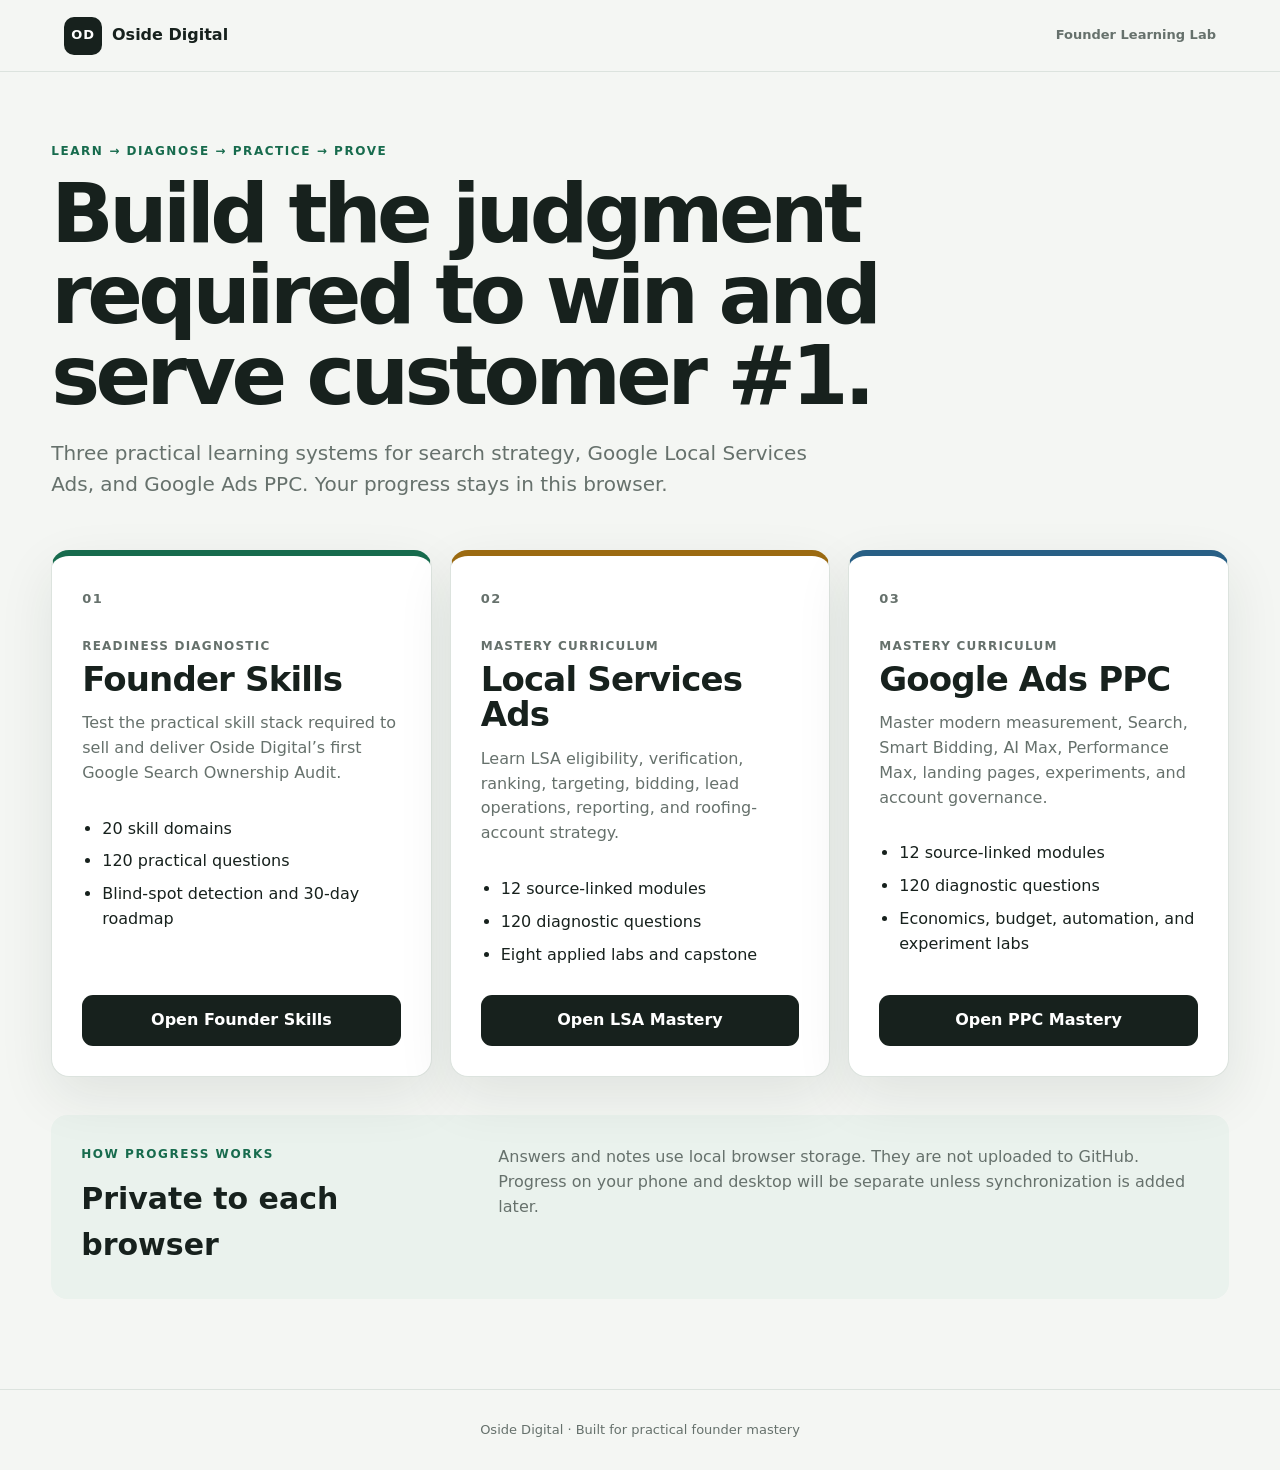
==== index.html @ b14737ec "Publish Oside Digital learning lab" ====
<!doctype html>
<html lang="en">
<head>
  <meta charset="utf-8">
  <meta name="viewport" content="width=device-width, initial-scale=1">
  <meta name="description" content="Oside Digital founder-readiness and paid-search mastery systems.">
  <title>Oside Digital Learning Lab</title>
  <link rel="stylesheet" href="styles.css">
</head>
<body>
  <header>
    <a class="brand" href="./">
      <span class="mark">OD</span>
      <span>Oside Digital</span>
    </a>
    <span class="edition">Founder Learning Lab</span>
  </header>

  <main>
    <section class="hero">
      <p class="eyebrow">Learn → diagnose → practice → prove</p>
      <h1>Build the judgment required to win and serve customer #1.</h1>
      <p class="lede">Three practical learning systems for search strategy, Google Local Services Ads, and Google Ads PPC. Your progress stays in this browser.</p>
    </section>

    <section class="paths" aria-label="Learning systems">
      <article class="path-card path-founder">
        <div>
          <span class="number">01</span>
          <p class="label">Readiness diagnostic</p>
          <h2>Founder Skills</h2>
          <p>Test the practical skill stack required to sell and deliver Oside Digital’s first Google Search Ownership Audit.</p>
        </div>
        <ul>
          <li>20 skill domains</li>
          <li>120 practical questions</li>
          <li>Blind-spot detection and 30-day roadmap</li>
        </ul>
        <a class="button" href="founder-skills/">Open Founder Skills</a>
      </article>

      <article class="path-card path-lsa">
        <div>
          <span class="number">02</span>
          <p class="label">Mastery curriculum</p>
          <h2>Local Services Ads</h2>
          <p>Learn LSA eligibility, verification, ranking, targeting, bidding, lead operations, reporting, and roofing-account strategy.</p>
        </div>
        <ul>
          <li>12 source-linked modules</li>
          <li>120 diagnostic questions</li>
          <li>Eight applied labs and capstone</li>
        </ul>
        <a class="button" href="lsa-mastery/">Open LSA Mastery</a>
      </article>

      <article class="path-card path-ppc">
        <div>
          <span class="number">03</span>
          <p class="label">Mastery curriculum</p>
          <h2>Google Ads PPC</h2>
          <p>Master modern measurement, Search, Smart Bidding, AI Max, Performance Max, landing pages, experiments, and account governance.</p>
        </div>
        <ul>
          <li>12 source-linked modules</li>
          <li>120 diagnostic questions</li>
          <li>Economics, budget, automation, and experiment labs</li>
        </ul>
        <a class="button" href="ppc-mastery/">Open PPC Mastery</a>
      </article>
    </section>

    <section class="note">
      <div>
        <p class="eyebrow">How progress works</p>
        <h2>Private to each browser</h2>
      </div>
      <p>Answers and notes use local browser storage. They are not uploaded to GitHub. Progress on your phone and desktop will be separate unless synchronization is added later.</p>
    </section>
  </main>

  <footer>
    <p>Oside Digital · Built for practical founder mastery</p>
  </footer>
</body>
</html>
---- styles.css ----
:root {
  --ink: #17211d;
  --muted: #66716c;
  --paper: #f4f6f3;
  --card: #fff;
  --line: #dce3de;
  --green: #176b4d;
  --blue: #285f85;
  --gold: #9b6a11;
  --shadow: 0 20px 55px rgba(24, 39, 31, .09);
}

* { box-sizing: border-box; }

body {
  margin: 0;
  color: var(--ink);
  background: var(--paper);
  font: 16px/1.55 Inter, ui-sans-serif, system-ui, -apple-system, BlinkMacSystemFont, "Segoe UI", sans-serif;
}

header {
  display: flex;
  align-items: center;
  justify-content: space-between;
  min-height: 72px;
  padding: 0 5vw;
  border-bottom: 1px solid var(--line);
}

.brand {
  display: flex;
  gap: 10px;
  align-items: center;
  color: var(--ink);
  font-weight: 800;
  text-decoration: none;
}

.mark {
  display: grid;
  width: 38px;
  height: 38px;
  place-items: center;
  color: white;
  background: var(--ink);
  border-radius: 10px;
  font-size: 13px;
  letter-spacing: .06em;
}

.edition { color: var(--muted); font-size: 13px; font-weight: 700; }

main {
  width: min(1180px, 92vw);
  margin: 0 auto;
  padding: 70px 0 90px;
}

.hero { max-width: 900px; margin-bottom: 50px; }
.eyebrow { margin: 0 0 12px; color: var(--green); font-size: 12px; font-weight: 850; letter-spacing: .13em; text-transform: uppercase; }
h1, h2, p { margin-top: 0; }
h1 { margin-bottom: 22px; font-size: clamp(45px, 7vw, 82px); line-height: .99; letter-spacing: -.055em; }
.lede { max-width: 760px; color: var(--muted); font-size: 20px; }

.paths {
  display: grid;
  grid-template-columns: repeat(3, 1fr);
  gap: 18px;
}

.path-card {
  display: flex;
  flex-direction: column;
  min-height: 520px;
  padding: 30px;
  background: var(--card);
  border: 1px solid var(--line);
  border-top: 6px solid var(--green);
  border-radius: 18px;
  box-shadow: var(--shadow);
}

.path-lsa { border-top-color: var(--gold); }
.path-ppc { border-top-color: var(--blue); }
.number { color: var(--muted); font-size: 13px; font-weight: 850; letter-spacing: .12em; }
.label { margin: 26px 0 6px; color: var(--muted); font-size: 12px; font-weight: 850; letter-spacing: .1em; text-transform: uppercase; }
.path-card h2 { margin-bottom: 14px; font-size: 34px; line-height: 1.05; letter-spacing: -.025em; }
.path-card p { color: var(--muted); }
.path-card ul { flex: 1; margin: 15px 0 28px; padding-left: 20px; }
.path-card li + li { margin-top: 8px; }

.button {
  display: flex;
  justify-content: center;
  padding: 13px 17px;
  color: white;
  background: var(--ink);
  border-radius: 11px;
  font-weight: 800;
  text-decoration: none;
}

.button:hover { transform: translateY(-1px); }

.note {
  display: grid;
  grid-template-columns: .7fr 1.3fr;
  gap: 40px;
  margin-top: 38px;
  padding: 30px;
  background: #eaf2ed;
  border-radius: 16px;
}

.note h2 { margin: 0; font-size: 30px; }
.note > p { margin: 0; color: var(--muted); }

footer { padding: 30px; color: var(--muted); border-top: 1px solid var(--line); text-align: center; font-size: 13px; }
footer p { margin: 0; }

@media (max-width: 900px) {
  .paths { grid-template-columns: 1fr; }
  .path-card { min-height: 0; }
}

@media (max-width: 560px) {
  main { width: 94vw; padding-top: 45px; }
  h1 { font-size: 47px; }
  .edition { display: none; }
  .note { grid-template-columns: 1fr; gap: 15px; }
}
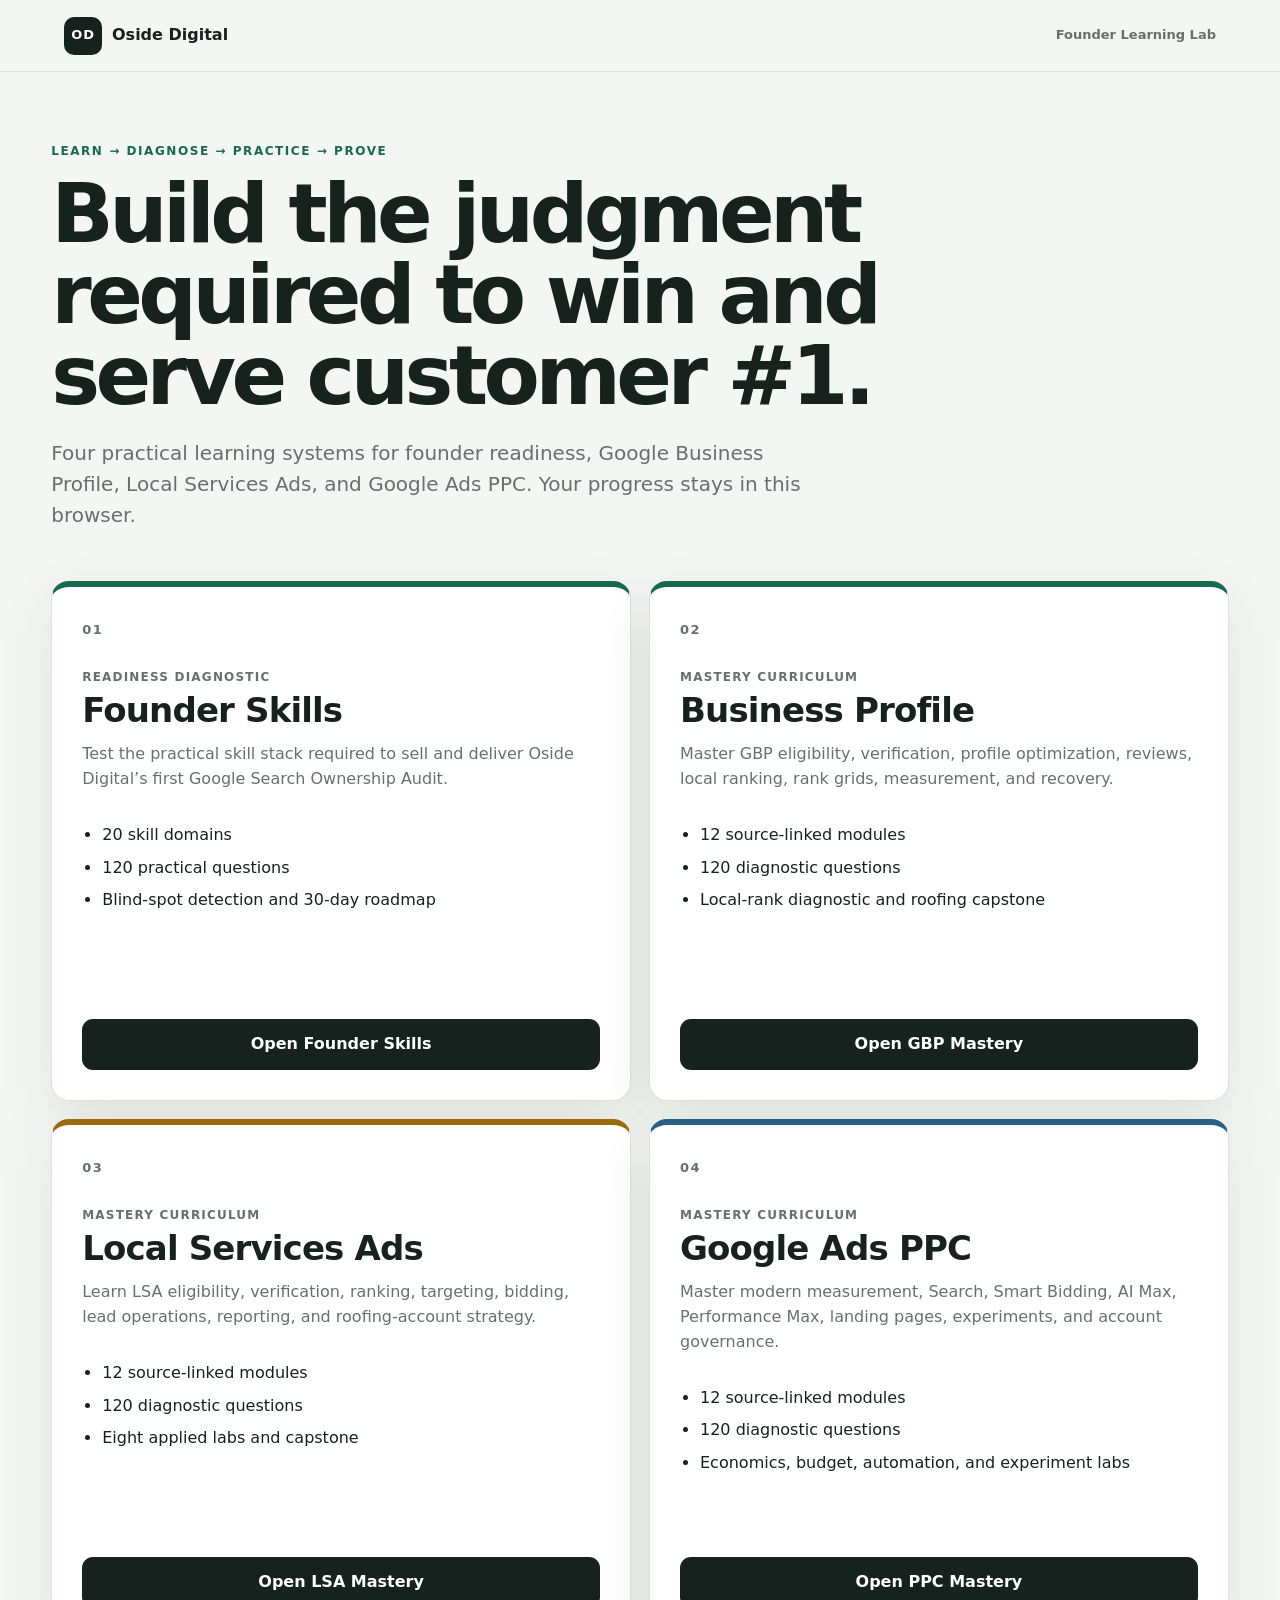
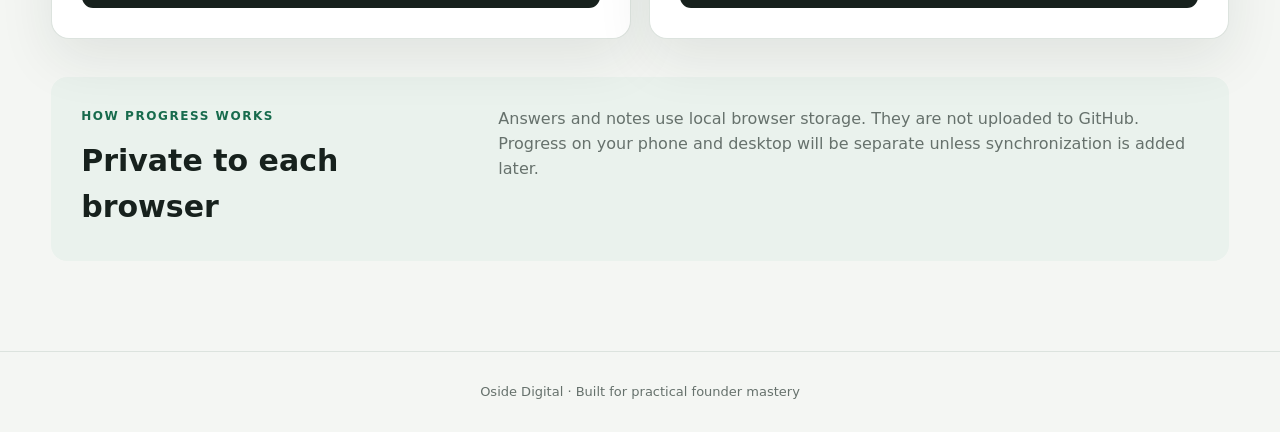
==== commit bd6be436: "Add Google Business Profile mastery system" ====
--- a/index.html
+++ b/index.html
@@ -20,7 +20,7 @@
     <section class="hero">
       <p class="eyebrow">Learn → diagnose → practice → prove</p>
       <h1>Build the judgment required to win and serve customer #1.</h1>
-      <p class="lede">Three practical learning systems for search strategy, Google Local Services Ads, and Google Ads PPC. Your progress stays in this browser.</p>
+      <p class="lede">Four practical learning systems for founder readiness, Google Business Profile, Local Services Ads, and Google Ads PPC. Your progress stays in this browser.</p>
     </section>
 
     <section class="paths" aria-label="Learning systems">
@@ -39,9 +39,24 @@
         <a class="button" href="founder-skills/">Open Founder Skills</a>
       </article>
 
+      <article class="path-card path-gbp">
+        <div>
+          <span class="number">02</span>
+          <p class="label">Mastery curriculum</p>
+          <h2>Business Profile</h2>
+          <p>Master GBP eligibility, verification, profile optimization, reviews, local ranking, rank grids, measurement, and recovery.</p>
+        </div>
+        <ul>
+          <li>12 source-linked modules</li>
+          <li>120 diagnostic questions</li>
+          <li>Local-rank diagnostic and roofing capstone</li>
+        </ul>
+        <a class="button" href="gbp-mastery/">Open GBP Mastery</a>
+      </article>
+
       <article class="path-card path-lsa">
         <div>
-          <span class="number">02</span>
+          <span class="number">03</span>
           <p class="label">Mastery curriculum</p>
           <h2>Local Services Ads</h2>
           <p>Learn LSA eligibility, verification, ranking, targeting, bidding, lead operations, reporting, and roofing-account strategy.</p>
@@ -56,7 +71,7 @@
 
       <article class="path-card path-ppc">
         <div>
-          <span class="number">03</span>
+          <span class="number">04</span>
           <p class="label">Mastery curriculum</p>
           <h2>Google Ads PPC</h2>
           <p>Master modern measurement, Search, Smart Bidding, AI Max, Performance Max, landing pages, experiments, and account governance.</p>
--- a/styles.css
+++ b/styles.css
@@ -65,7 +65,7 @@
 
 .paths {
   display: grid;
-  grid-template-columns: repeat(3, 1fr);
+  grid-template-columns: repeat(2, 1fr);
   gap: 18px;
 }
 
@@ -82,6 +82,7 @@
 }
 
 .path-lsa { border-top-color: var(--gold); }
+.path-gbp { border-top-color: var(--green); }
 .path-ppc { border-top-color: var(--blue); }
 .number { color: var(--muted); font-size: 13px; font-weight: 850; letter-spacing: .12em; }
 .label { margin: 26px 0 6px; color: var(--muted); font-size: 12px; font-weight: 850; letter-spacing: .1em; text-transform: uppercase; }
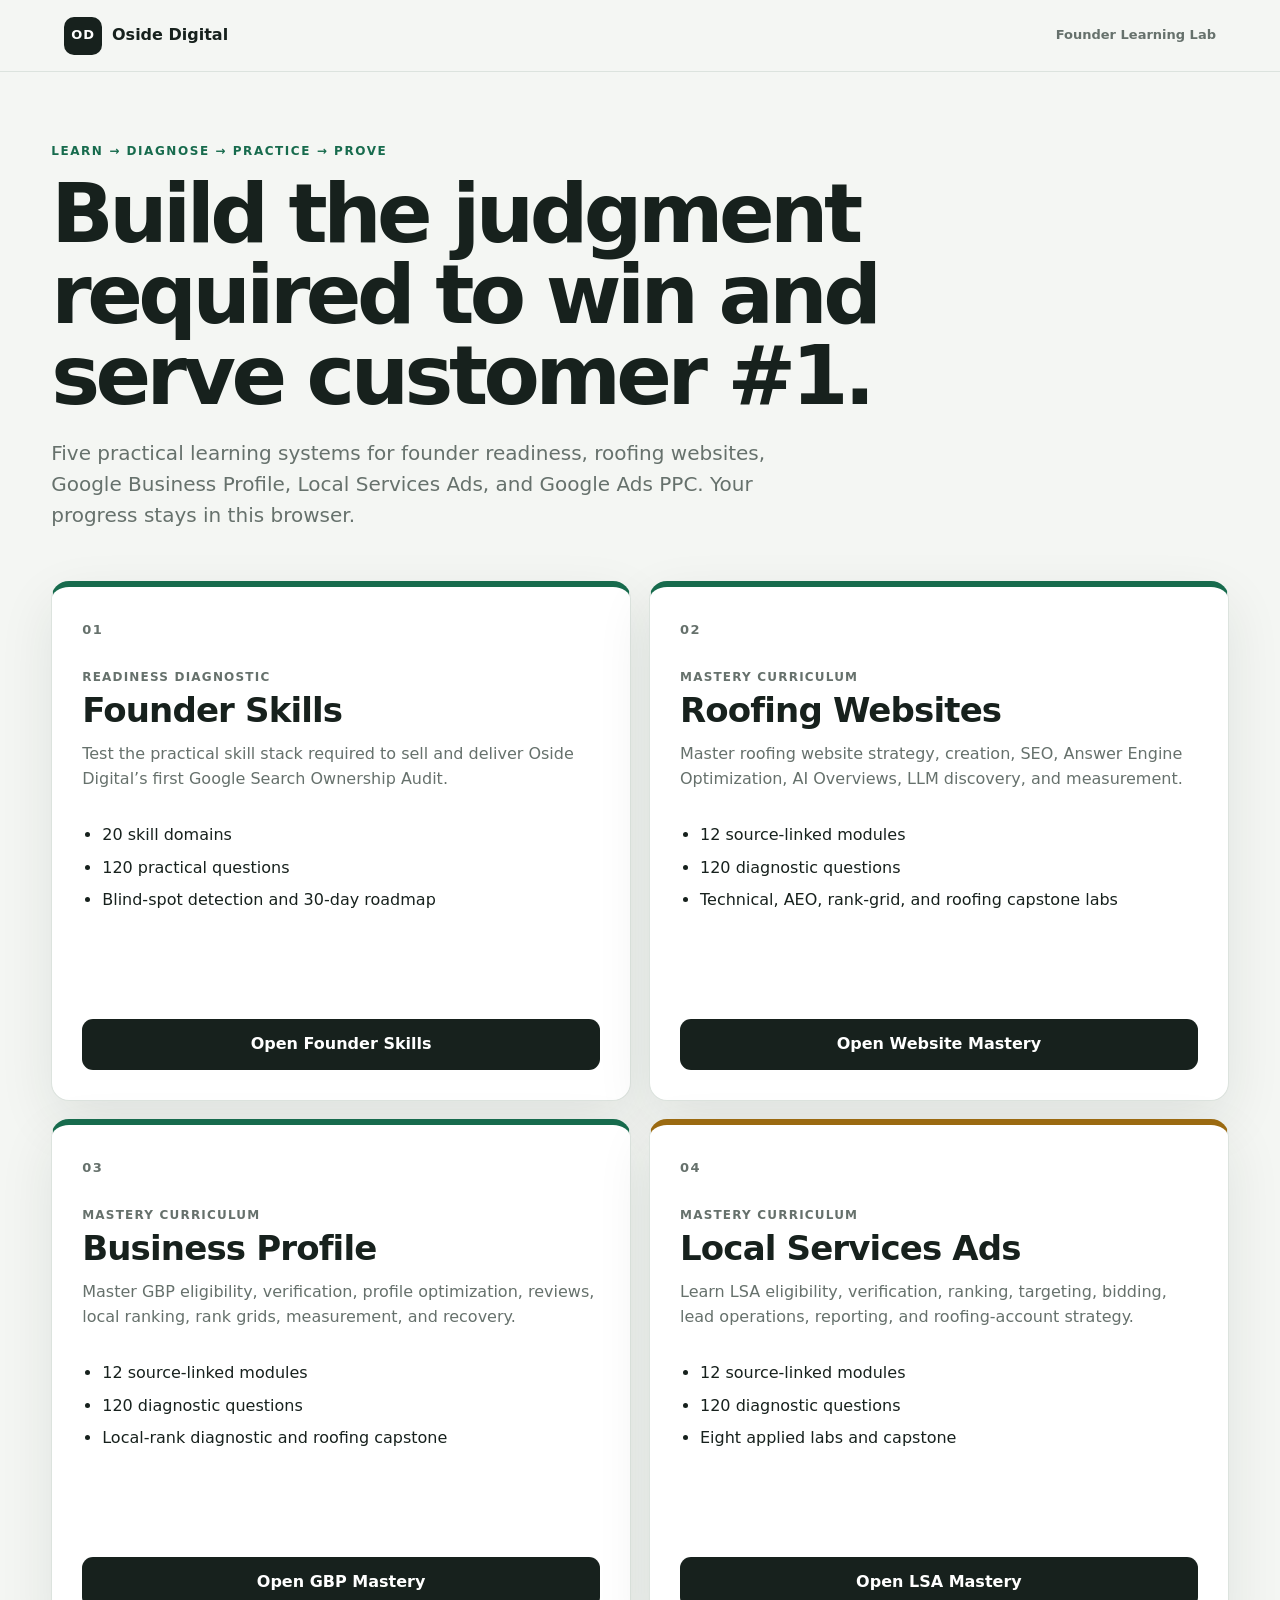
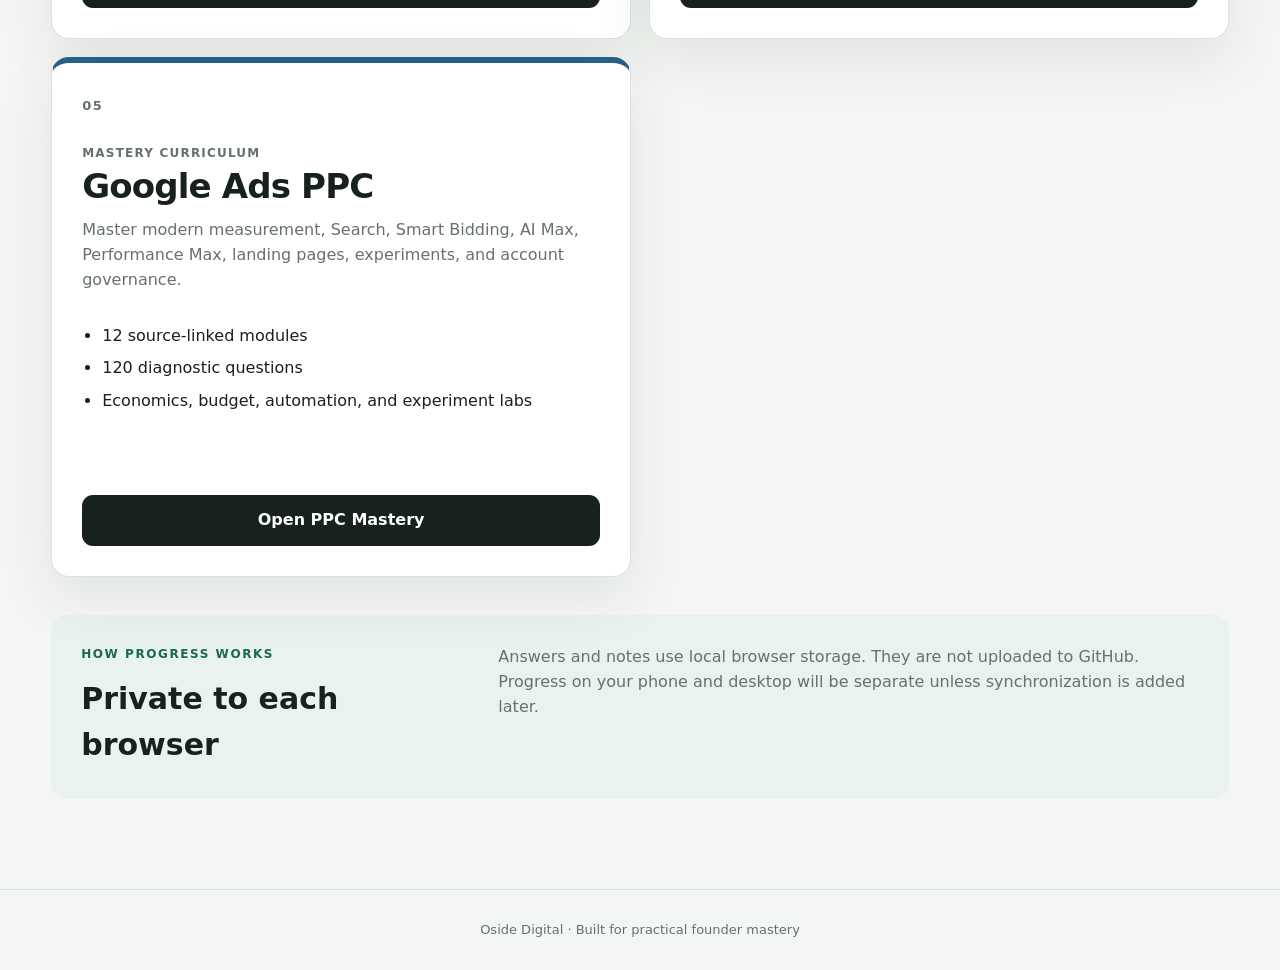
==== commit 54e28f72: "Add roofing website SEO and AEO mastery system" ====
--- a/index.html
+++ b/index.html
@@ -20,7 +20,7 @@
     <section class="hero">
       <p class="eyebrow">Learn → diagnose → practice → prove</p>
       <h1>Build the judgment required to win and serve customer #1.</h1>
-      <p class="lede">Four practical learning systems for founder readiness, Google Business Profile, Local Services Ads, and Google Ads PPC. Your progress stays in this browser.</p>
+      <p class="lede">Five practical learning systems for founder readiness, roofing websites, Google Business Profile, Local Services Ads, and Google Ads PPC. Your progress stays in this browser.</p>
     </section>
 
     <section class="paths" aria-label="Learning systems">
@@ -43,6 +43,21 @@
         <div>
           <span class="number">02</span>
           <p class="label">Mastery curriculum</p>
+          <h2>Roofing Websites</h2>
+          <p>Master roofing website strategy, creation, SEO, Answer Engine Optimization, AI Overviews, LLM discovery, and measurement.</p>
+        </div>
+        <ul>
+          <li>12 source-linked modules</li>
+          <li>120 diagnostic questions</li>
+          <li>Technical, AEO, rank-grid, and roofing capstone labs</li>
+        </ul>
+        <a class="button" href="roofing-web-mastery/">Open Website Mastery</a>
+      </article>
+
+      <article class="path-card path-gbp">
+        <div>
+          <span class="number">03</span>
+          <p class="label">Mastery curriculum</p>
           <h2>Business Profile</h2>
           <p>Master GBP eligibility, verification, profile optimization, reviews, local ranking, rank grids, measurement, and recovery.</p>
         </div>
@@ -56,7 +71,7 @@
 
       <article class="path-card path-lsa">
         <div>
-          <span class="number">03</span>
+          <span class="number">04</span>
           <p class="label">Mastery curriculum</p>
           <h2>Local Services Ads</h2>
           <p>Learn LSA eligibility, verification, ranking, targeting, bidding, lead operations, reporting, and roofing-account strategy.</p>
@@ -71,7 +86,7 @@
 
       <article class="path-card path-ppc">
         <div>
-          <span class="number">04</span>
+          <span class="number">05</span>
           <p class="label">Mastery curriculum</p>
           <h2>Google Ads PPC</h2>
           <p>Master modern measurement, Search, Smart Bidding, AI Max, Performance Max, landing pages, experiments, and account governance.</p>
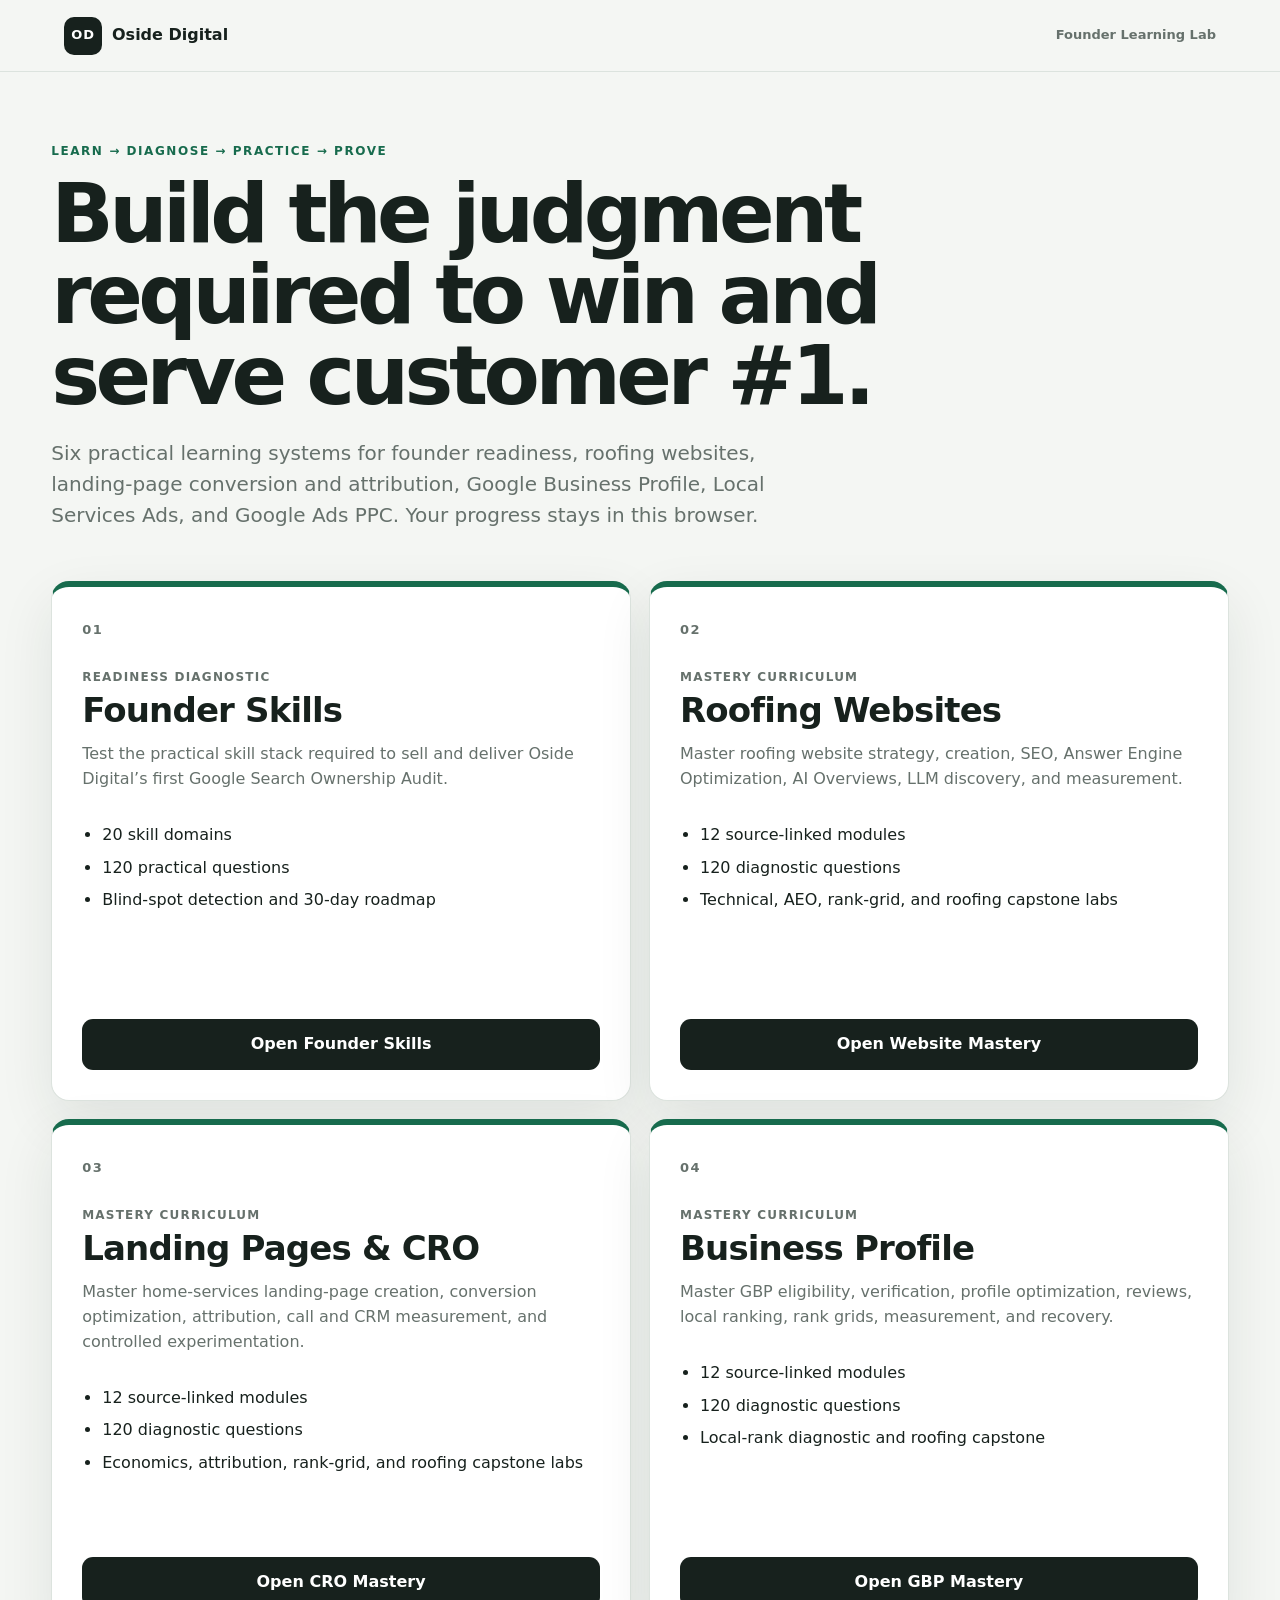
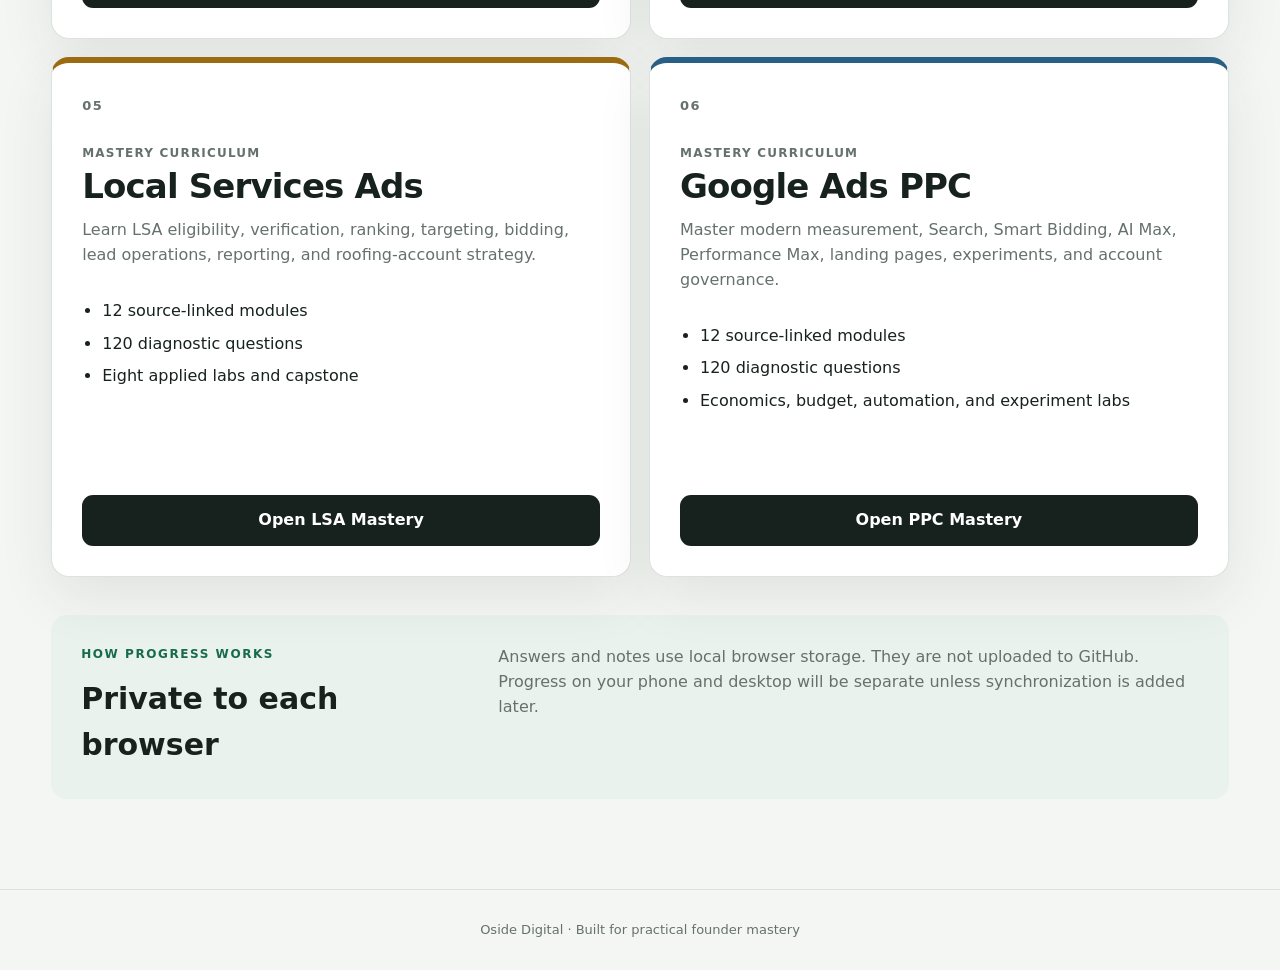
==== commit fe6250ae: "Add home services CRO and attribution mastery system" ====
--- a/index.html
+++ b/index.html
@@ -3,7 +3,7 @@
 <head>
   <meta charset="utf-8">
   <meta name="viewport" content="width=device-width, initial-scale=1">
-  <meta name="description" content="Oside Digital founder-readiness and paid-search mastery systems.">
+  <meta name="description" content="Oside Digital practical mastery systems for founder skills, roofing websites, landing pages, local marketing, and paid search.">
   <title>Oside Digital Learning Lab</title>
   <link rel="stylesheet" href="styles.css">
 </head>
@@ -20,7 +20,7 @@
     <section class="hero">
       <p class="eyebrow">Learn → diagnose → practice → prove</p>
       <h1>Build the judgment required to win and serve customer #1.</h1>
-      <p class="lede">Five practical learning systems for founder readiness, roofing websites, Google Business Profile, Local Services Ads, and Google Ads PPC. Your progress stays in this browser.</p>
+      <p class="lede">Six practical learning systems for founder readiness, roofing websites, landing-page conversion and attribution, Google Business Profile, Local Services Ads, and Google Ads PPC. Your progress stays in this browser.</p>
     </section>
 
     <section class="paths" aria-label="Learning systems">
@@ -58,6 +58,21 @@
         <div>
           <span class="number">03</span>
           <p class="label">Mastery curriculum</p>
+          <h2>Landing Pages & CRO</h2>
+          <p>Master home-services landing-page creation, conversion optimization, attribution, call and CRM measurement, and controlled experimentation.</p>
+        </div>
+        <ul>
+          <li>12 source-linked modules</li>
+          <li>120 diagnostic questions</li>
+          <li>Economics, attribution, rank-grid, and roofing capstone labs</li>
+        </ul>
+        <a class="button" href="home-services-cro-mastery/">Open CRO Mastery</a>
+      </article>
+
+      <article class="path-card path-gbp">
+        <div>
+          <span class="number">04</span>
+          <p class="label">Mastery curriculum</p>
           <h2>Business Profile</h2>
           <p>Master GBP eligibility, verification, profile optimization, reviews, local ranking, rank grids, measurement, and recovery.</p>
         </div>
@@ -71,7 +86,7 @@
 
       <article class="path-card path-lsa">
         <div>
-          <span class="number">04</span>
+          <span class="number">05</span>
           <p class="label">Mastery curriculum</p>
           <h2>Local Services Ads</h2>
           <p>Learn LSA eligibility, verification, ranking, targeting, bidding, lead operations, reporting, and roofing-account strategy.</p>
@@ -86,7 +101,7 @@
 
       <article class="path-card path-ppc">
         <div>
-          <span class="number">05</span>
+          <span class="number">06</span>
           <p class="label">Mastery curriculum</p>
           <h2>Google Ads PPC</h2>
           <p>Master modern measurement, Search, Smart Bidding, AI Max, Performance Max, landing pages, experiments, and account governance.</p>
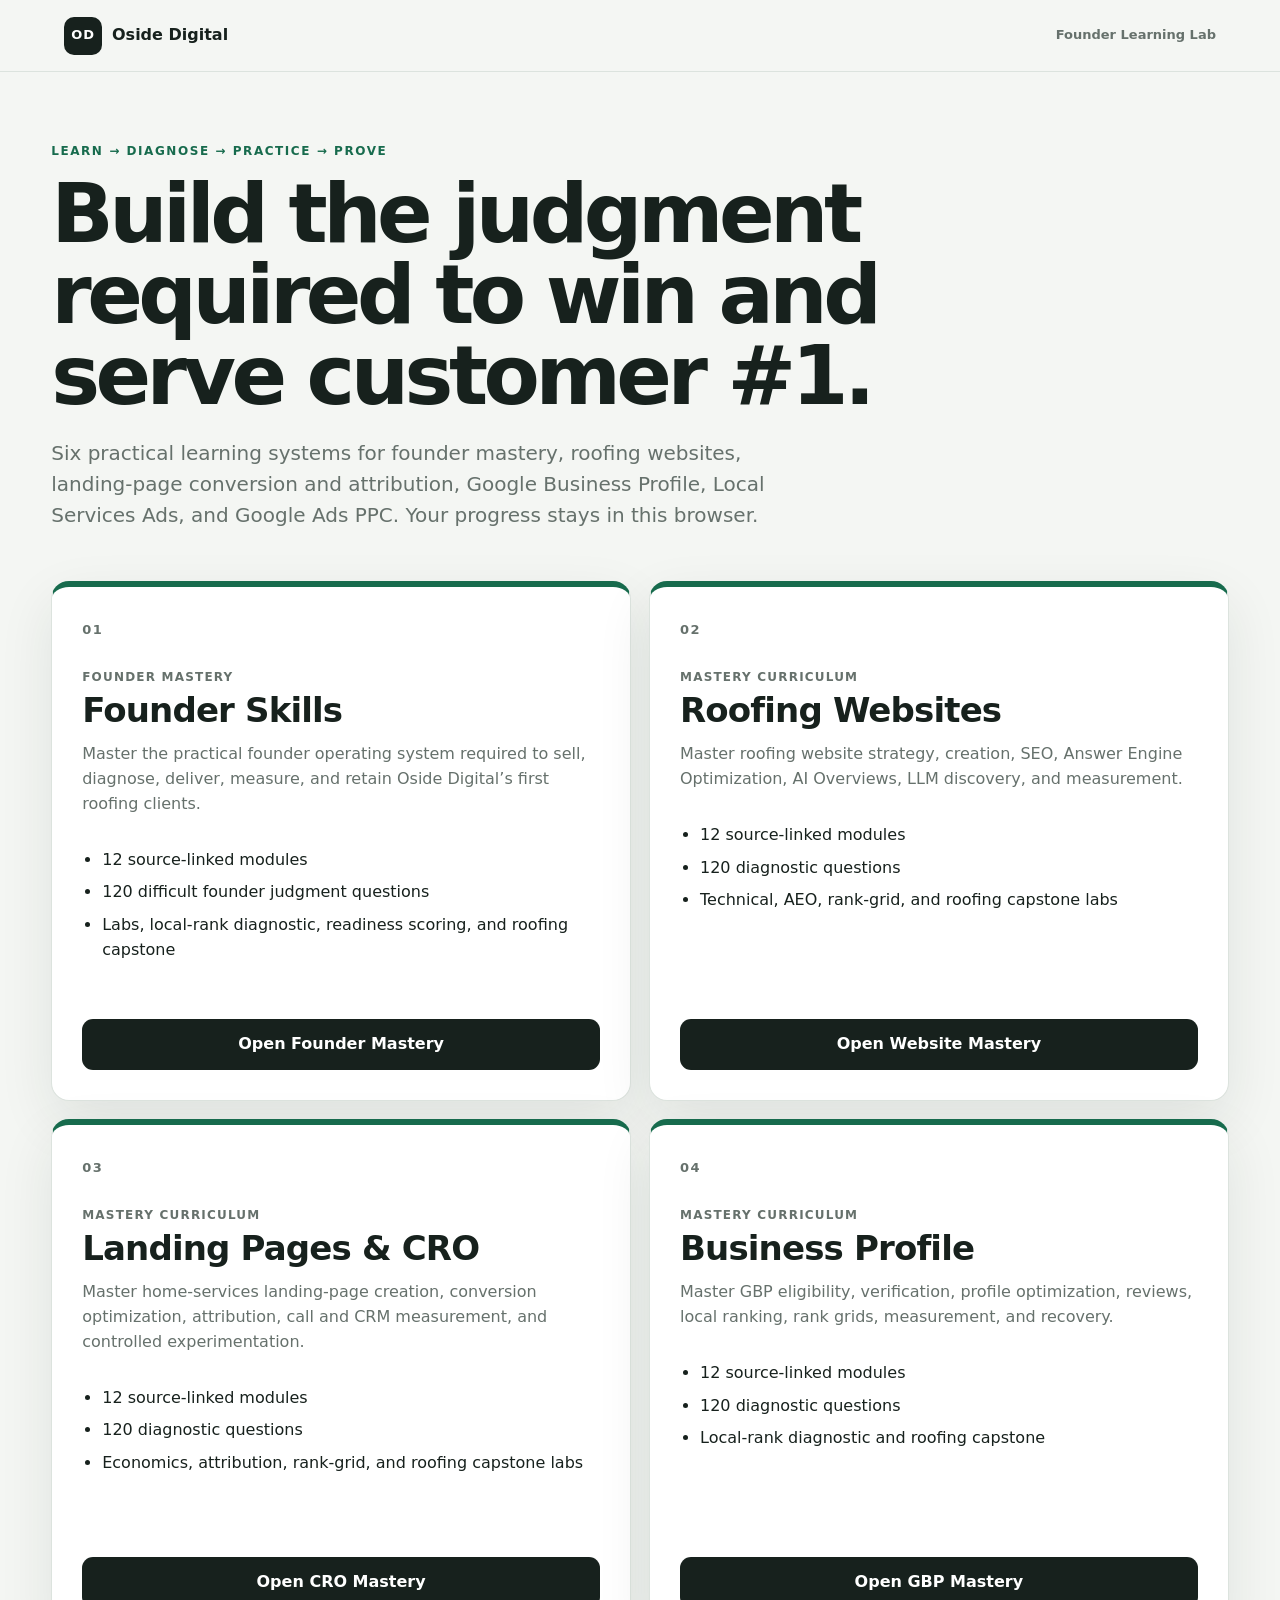
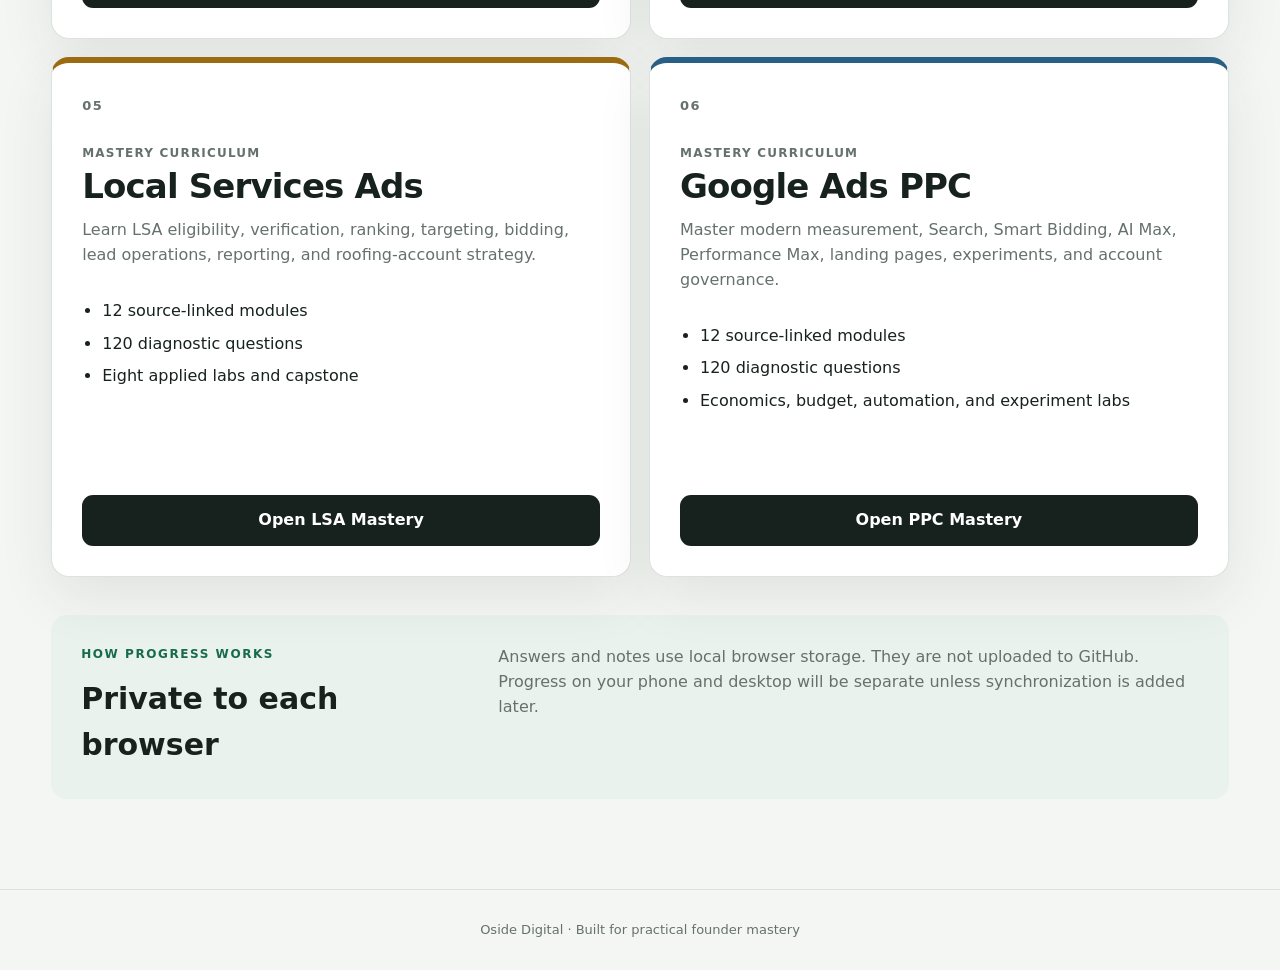
==== commit b938d1e9: "Upgrade founder skills to mastery system" ====
--- a/index.html
+++ b/index.html
@@ -20,23 +20,23 @@
     <section class="hero">
       <p class="eyebrow">Learn → diagnose → practice → prove</p>
       <h1>Build the judgment required to win and serve customer #1.</h1>
-      <p class="lede">Six practical learning systems for founder readiness, roofing websites, landing-page conversion and attribution, Google Business Profile, Local Services Ads, and Google Ads PPC. Your progress stays in this browser.</p>
+      <p class="lede">Six practical learning systems for founder mastery, roofing websites, landing-page conversion and attribution, Google Business Profile, Local Services Ads, and Google Ads PPC. Your progress stays in this browser.</p>
     </section>
 
     <section class="paths" aria-label="Learning systems">
       <article class="path-card path-founder">
         <div>
           <span class="number">01</span>
-          <p class="label">Readiness diagnostic</p>
+          <p class="label">Founder mastery</p>
           <h2>Founder Skills</h2>
-          <p>Test the practical skill stack required to sell and deliver Oside Digital’s first Google Search Ownership Audit.</p>
+          <p>Master the practical founder operating system required to sell, diagnose, deliver, measure, and retain Oside Digital’s first roofing clients.</p>
         </div>
         <ul>
-          <li>20 skill domains</li>
-          <li>120 practical questions</li>
-          <li>Blind-spot detection and 30-day roadmap</li>
+          <li>12 source-linked modules</li>
+          <li>120 difficult founder judgment questions</li>
+          <li>Labs, local-rank diagnostic, readiness scoring, and roofing capstone</li>
         </ul>
-        <a class="button" href="founder-skills/">Open Founder Skills</a>
+        <a class="button" href="founder-skills/">Open Founder Mastery</a>
       </article>
 
       <article class="path-card path-gbp">
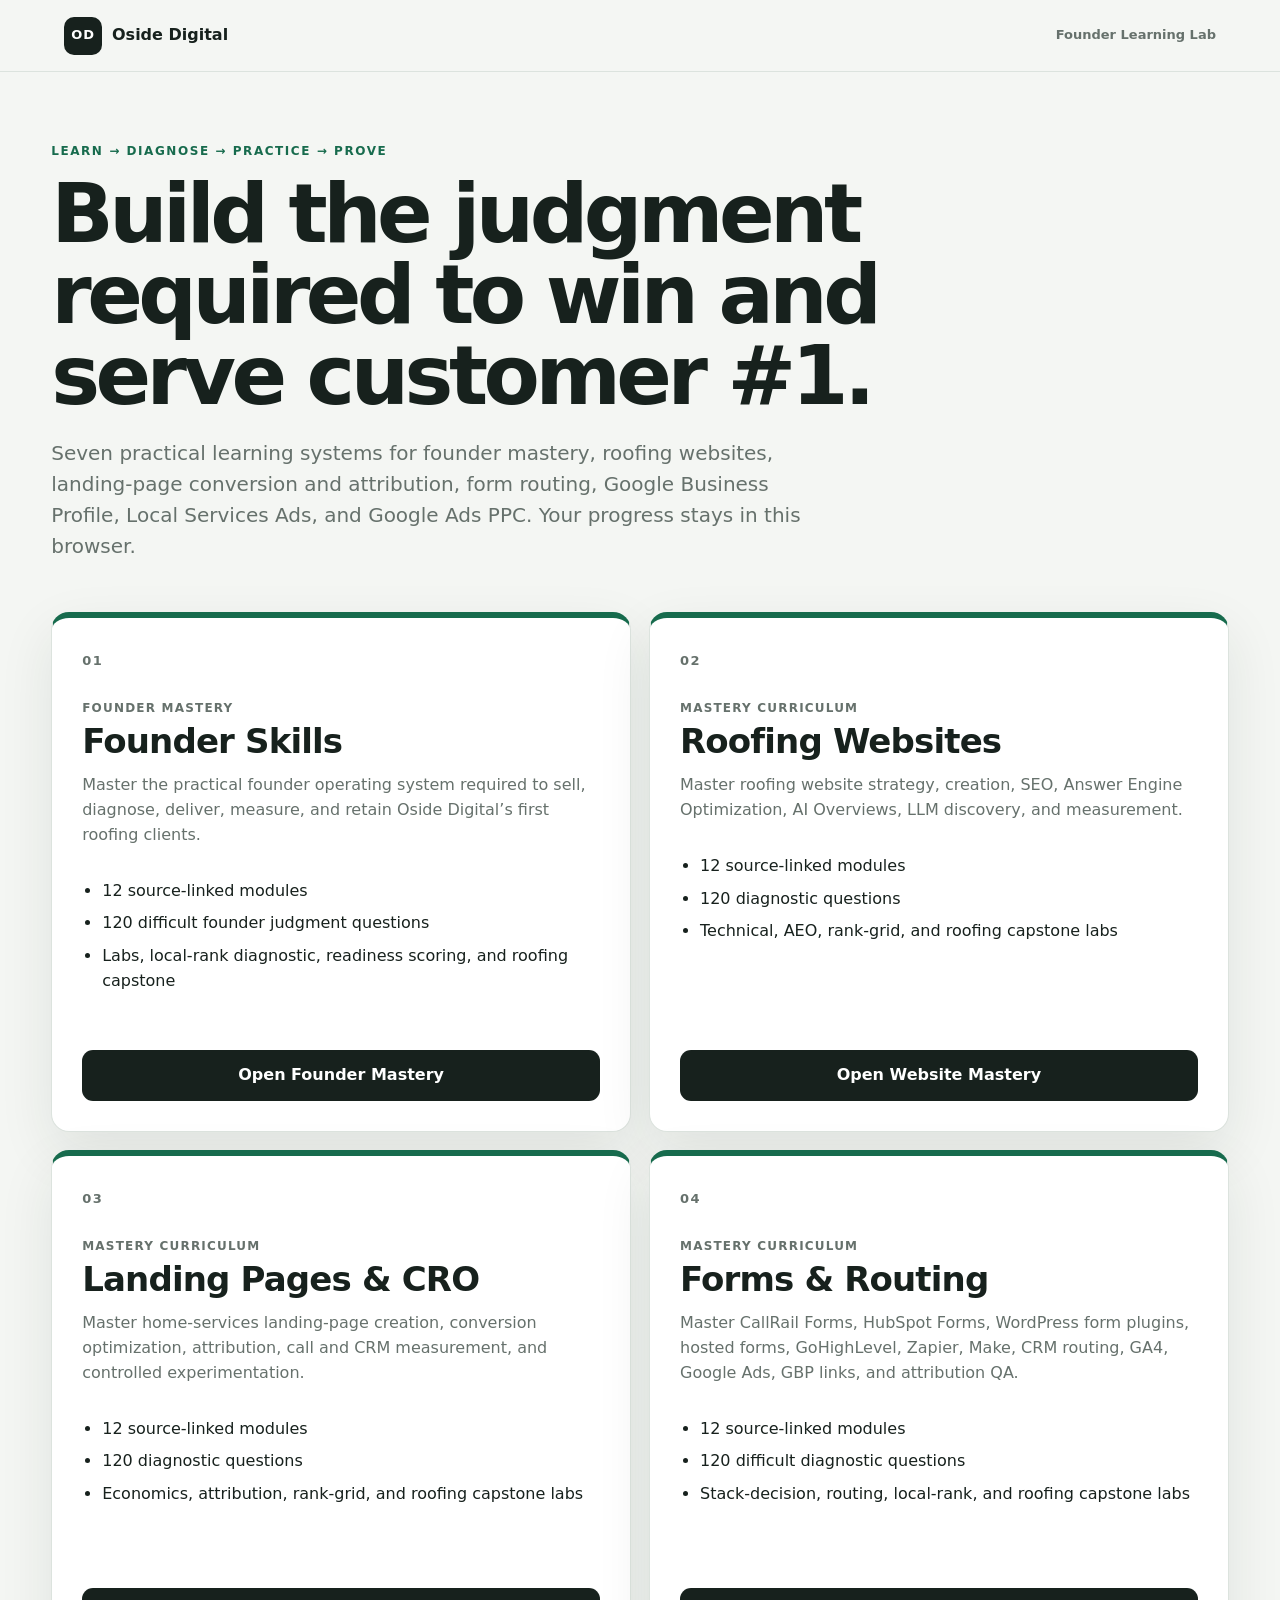
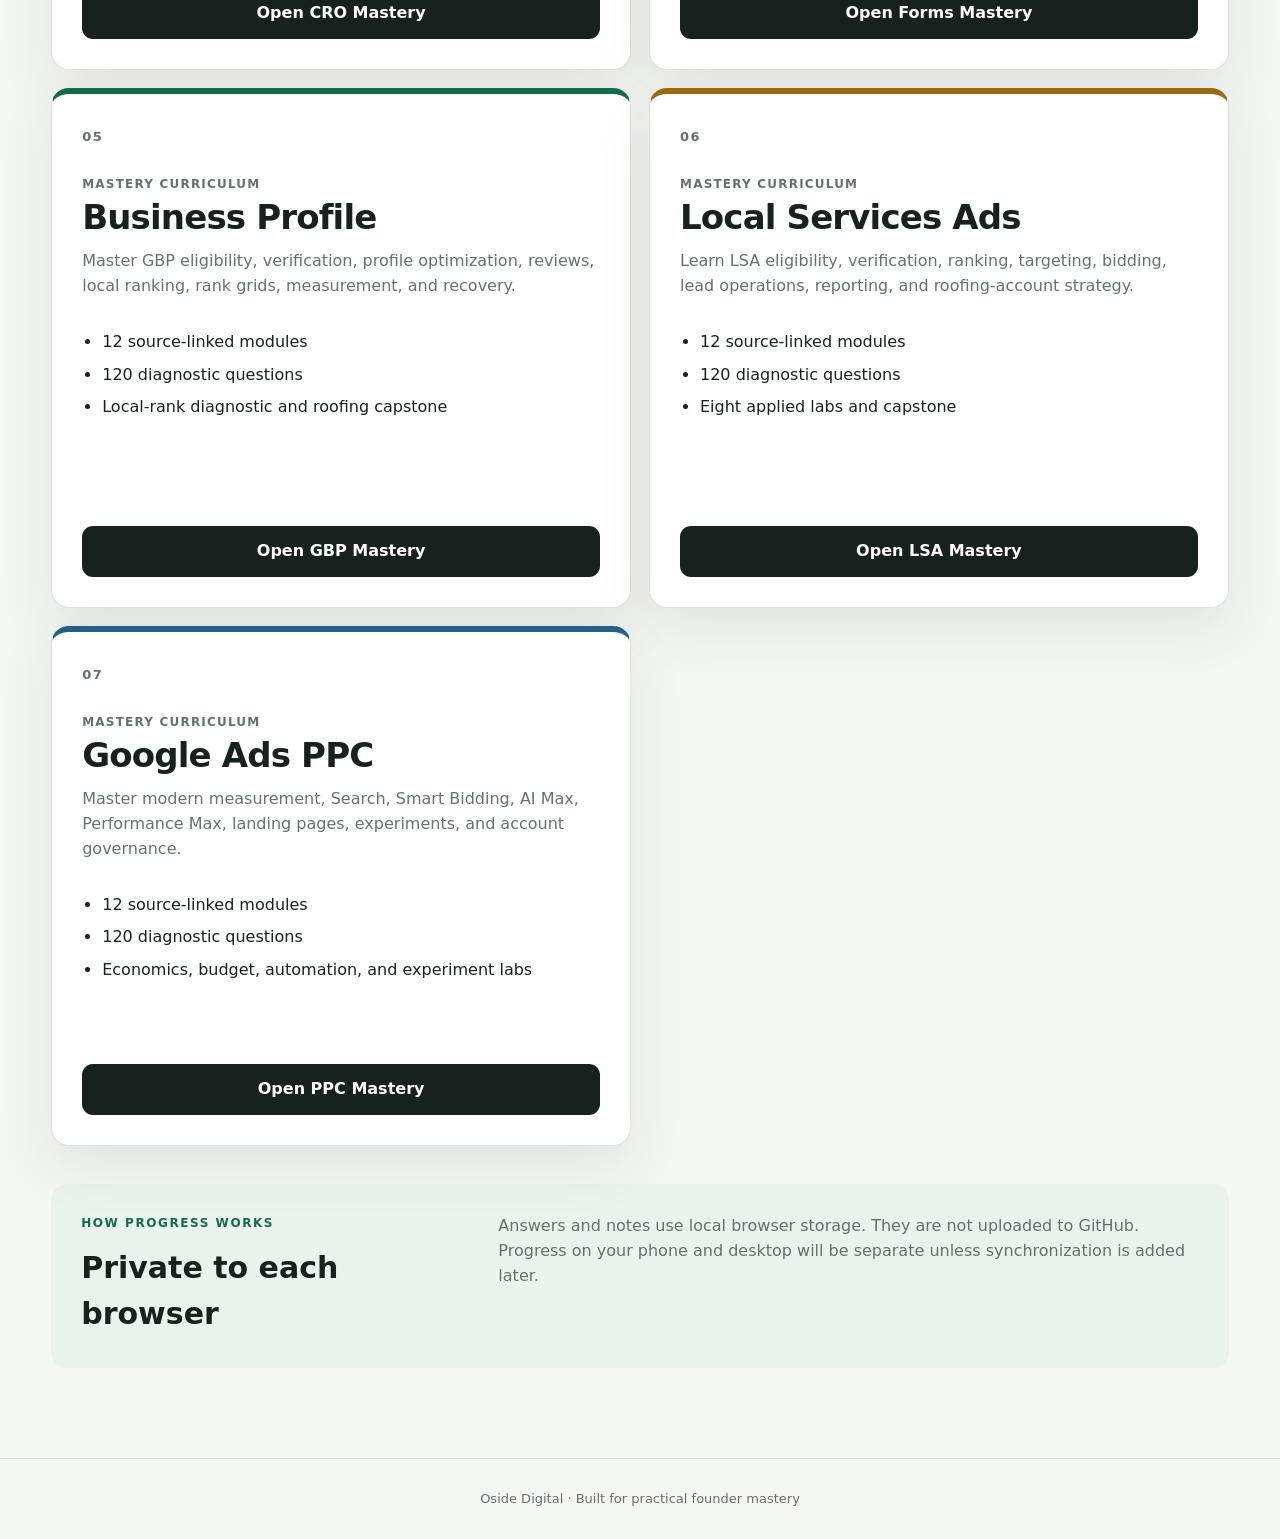
==== commit 65a108d8: "Add forms routing attribution mastery" ====
--- a/index.html
+++ b/index.html
@@ -3,7 +3,7 @@
 <head>
   <meta charset="utf-8">
   <meta name="viewport" content="width=device-width, initial-scale=1">
-  <meta name="description" content="Oside Digital practical mastery systems for founder skills, roofing websites, landing pages, local marketing, and paid search.">
+  <meta name="description" content="Oside Digital practical mastery systems for founder skills, roofing websites, landing pages, form routing, local marketing, and paid search.">
   <title>Oside Digital Learning Lab</title>
   <link rel="stylesheet" href="styles.css">
 </head>
@@ -20,7 +20,7 @@
     <section class="hero">
       <p class="eyebrow">Learn → diagnose → practice → prove</p>
       <h1>Build the judgment required to win and serve customer #1.</h1>
-      <p class="lede">Six practical learning systems for founder mastery, roofing websites, landing-page conversion and attribution, Google Business Profile, Local Services Ads, and Google Ads PPC. Your progress stays in this browser.</p>
+      <p class="lede">Seven practical learning systems for founder mastery, roofing websites, landing-page conversion and attribution, form routing, Google Business Profile, Local Services Ads, and Google Ads PPC. Your progress stays in this browser.</p>
     </section>
 
     <section class="paths" aria-label="Learning systems">
@@ -73,6 +73,21 @@
         <div>
           <span class="number">04</span>
           <p class="label">Mastery curriculum</p>
+          <h2>Forms & Routing</h2>
+          <p>Master CallRail Forms, HubSpot Forms, WordPress form plugins, hosted forms, GoHighLevel, Zapier, Make, CRM routing, GA4, Google Ads, GBP links, and attribution QA.</p>
+        </div>
+        <ul>
+          <li>12 source-linked modules</li>
+          <li>120 difficult diagnostic questions</li>
+          <li>Stack-decision, routing, local-rank, and roofing capstone labs</li>
+        </ul>
+        <a class="button" href="forms-routing-mastery/">Open Forms Mastery</a>
+      </article>
+
+      <article class="path-card path-gbp">
+        <div>
+          <span class="number">05</span>
+          <p class="label">Mastery curriculum</p>
           <h2>Business Profile</h2>
           <p>Master GBP eligibility, verification, profile optimization, reviews, local ranking, rank grids, measurement, and recovery.</p>
         </div>
@@ -86,7 +101,7 @@
 
       <article class="path-card path-lsa">
         <div>
-          <span class="number">05</span>
+          <span class="number">06</span>
           <p class="label">Mastery curriculum</p>
           <h2>Local Services Ads</h2>
           <p>Learn LSA eligibility, verification, ranking, targeting, bidding, lead operations, reporting, and roofing-account strategy.</p>
@@ -101,7 +116,7 @@
 
       <article class="path-card path-ppc">
         <div>
-          <span class="number">06</span>
+          <span class="number">07</span>
           <p class="label">Mastery curriculum</p>
           <h2>Google Ads PPC</h2>
           <p>Master modern measurement, Search, Smart Bidding, AI Max, Performance Max, landing pages, experiments, and account governance.</p>
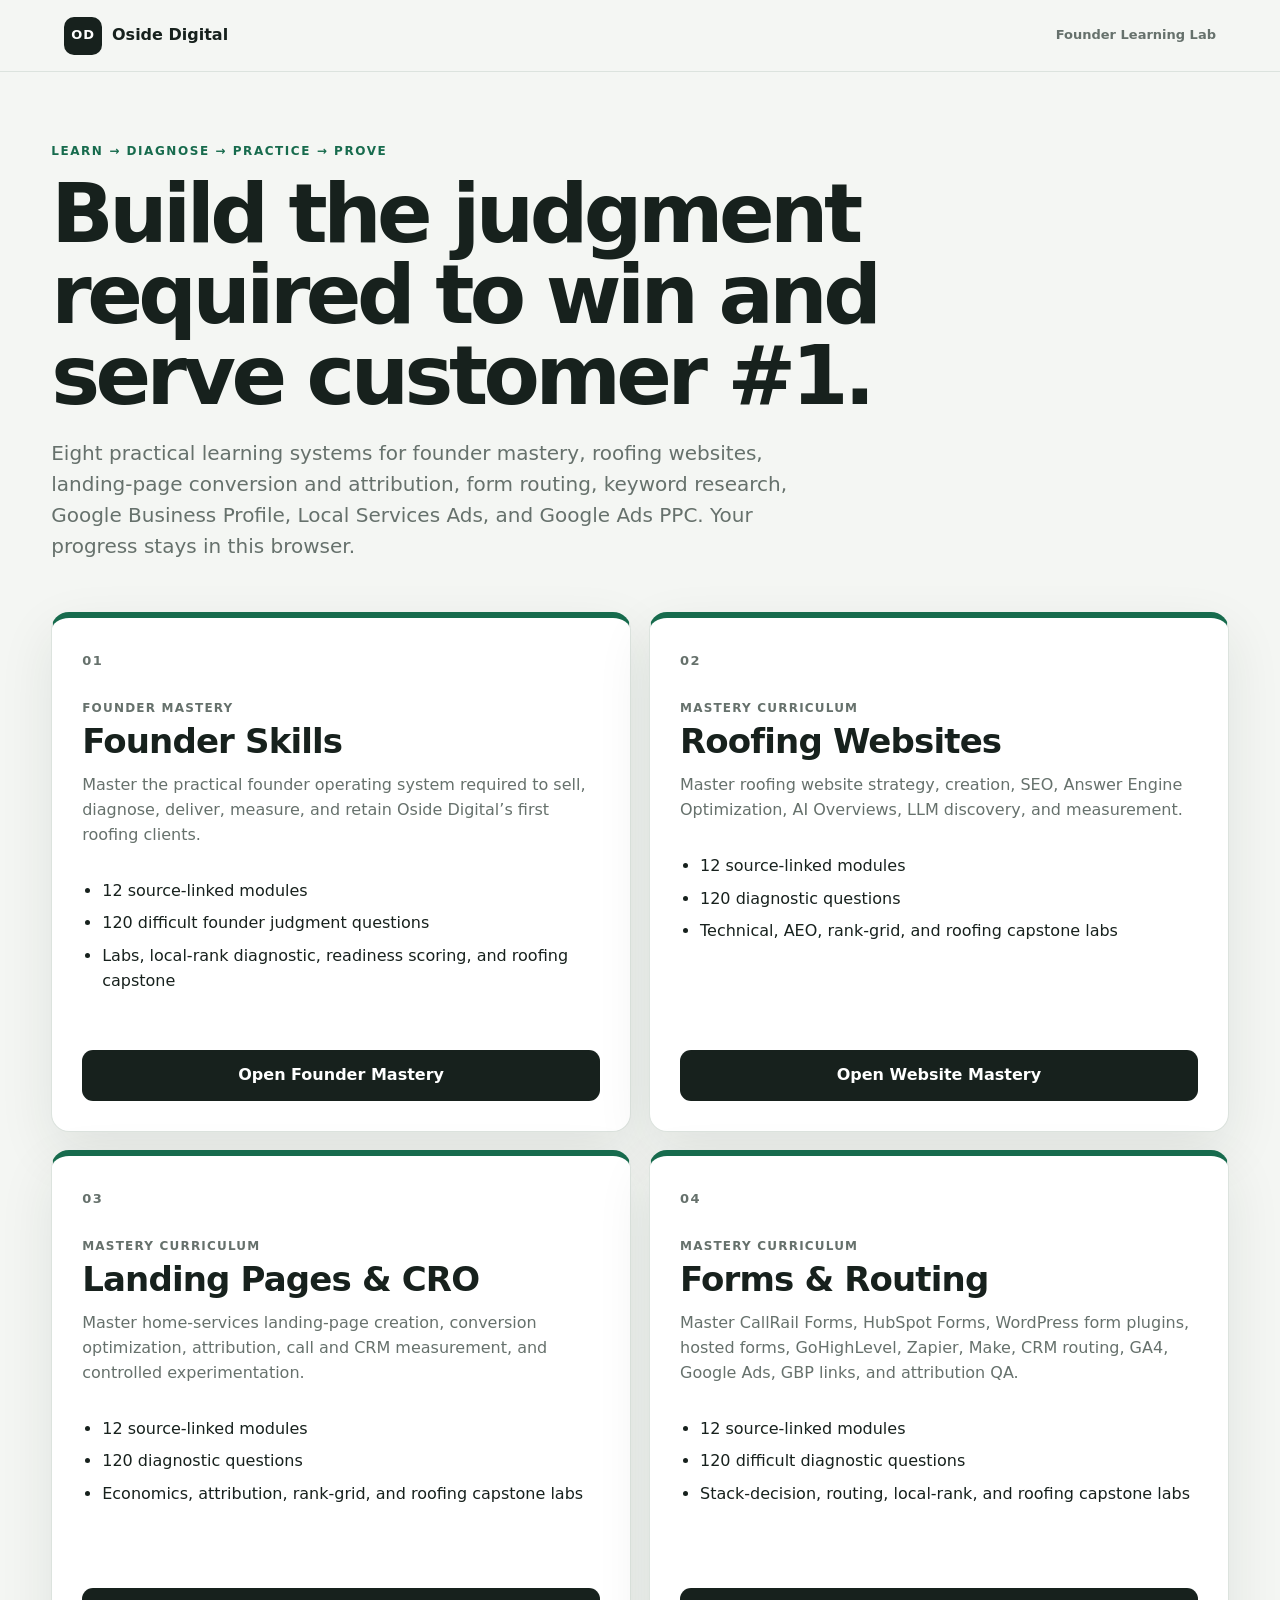
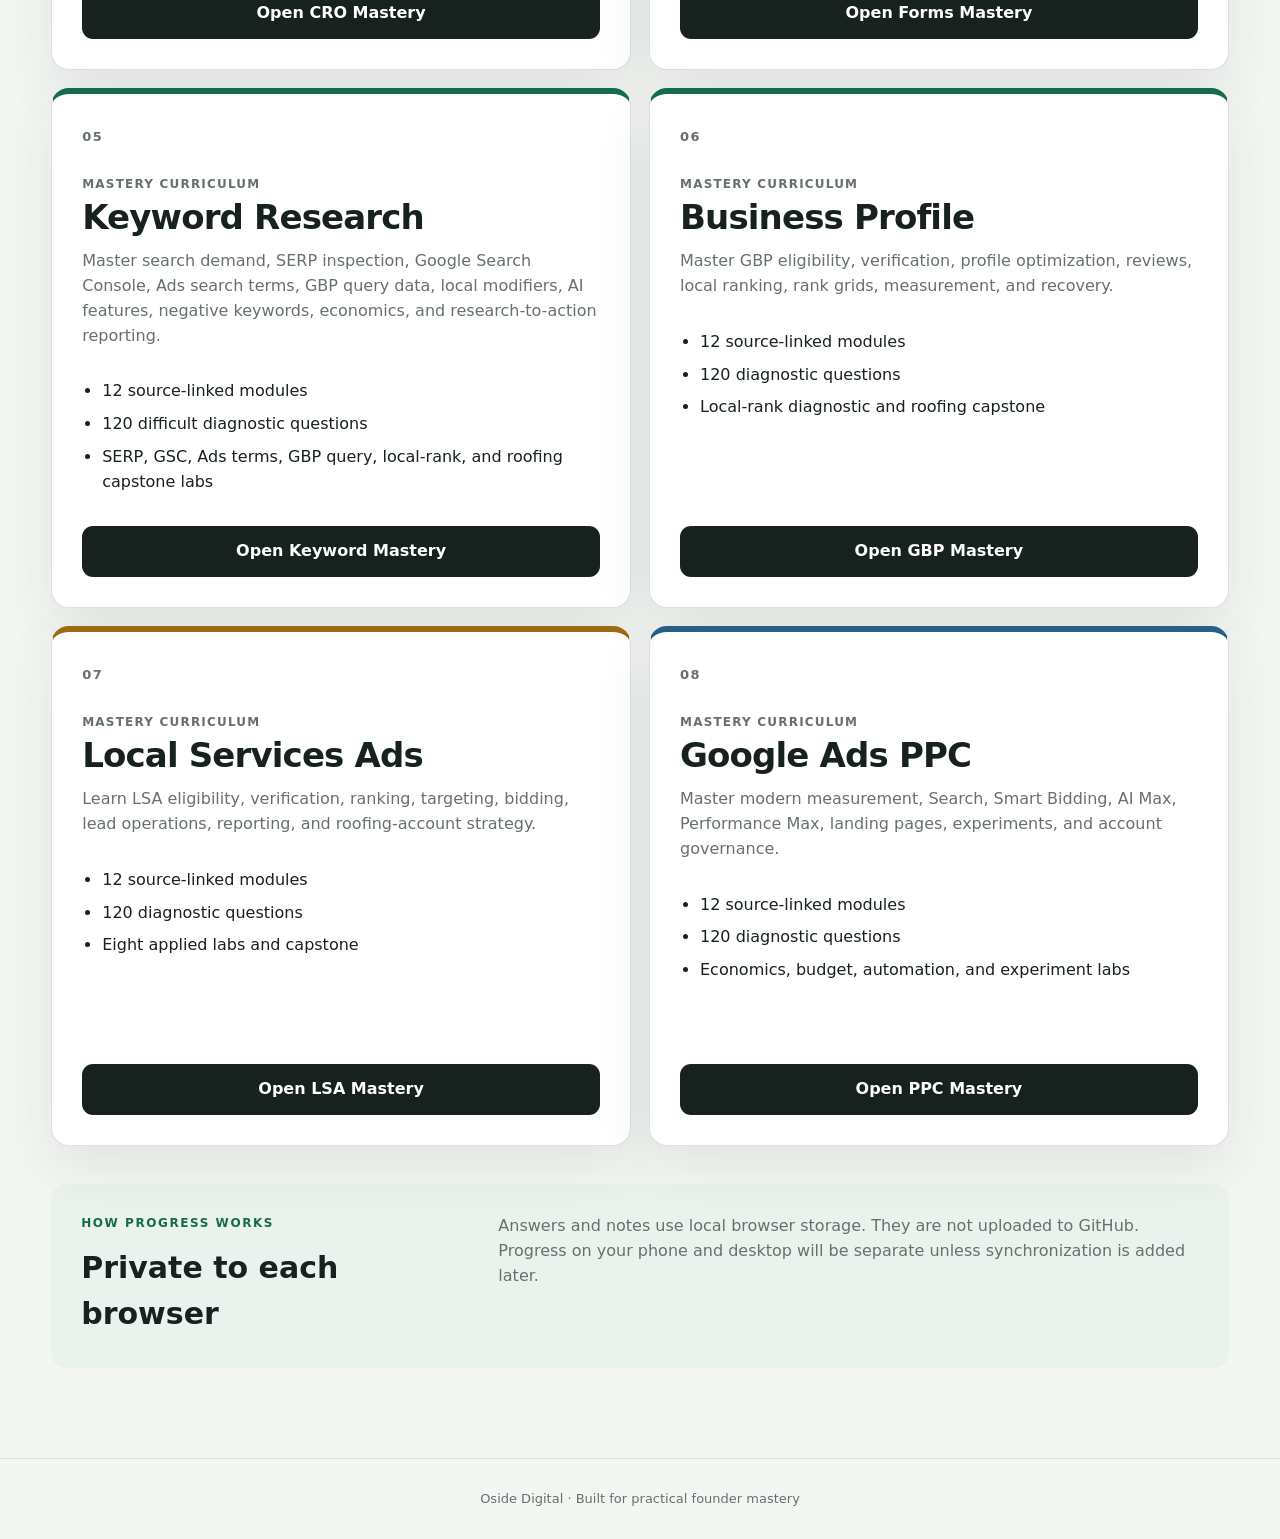
==== commit 6eeb577d: "Add keyword research mastery system" ====
--- a/index.html
+++ b/index.html
@@ -3,7 +3,7 @@
 <head>
   <meta charset="utf-8">
   <meta name="viewport" content="width=device-width, initial-scale=1">
-  <meta name="description" content="Oside Digital practical mastery systems for founder skills, roofing websites, landing pages, form routing, local marketing, and paid search.">
+  <meta name="description" content="Oside Digital practical mastery systems for founder skills, roofing websites, landing pages, keyword research, form routing, local marketing, and paid search.">
   <title>Oside Digital Learning Lab</title>
   <link rel="stylesheet" href="styles.css">
 </head>
@@ -20,7 +20,7 @@
     <section class="hero">
       <p class="eyebrow">Learn → diagnose → practice → prove</p>
       <h1>Build the judgment required to win and serve customer #1.</h1>
-      <p class="lede">Seven practical learning systems for founder mastery, roofing websites, landing-page conversion and attribution, form routing, Google Business Profile, Local Services Ads, and Google Ads PPC. Your progress stays in this browser.</p>
+      <p class="lede">Eight practical learning systems for founder mastery, roofing websites, landing-page conversion and attribution, form routing, keyword research, Google Business Profile, Local Services Ads, and Google Ads PPC. Your progress stays in this browser.</p>
     </section>
 
     <section class="paths" aria-label="Learning systems">
@@ -88,6 +88,21 @@
         <div>
           <span class="number">05</span>
           <p class="label">Mastery curriculum</p>
+          <h2>Keyword Research</h2>
+          <p>Master search demand, SERP inspection, Google Search Console, Ads search terms, GBP query data, local modifiers, AI features, negative keywords, economics, and research-to-action reporting.</p>
+        </div>
+        <ul>
+          <li>12 source-linked modules</li>
+          <li>120 difficult diagnostic questions</li>
+          <li>SERP, GSC, Ads terms, GBP query, local-rank, and roofing capstone labs</li>
+        </ul>
+        <a class="button" href="keyword-research-mastery/">Open Keyword Mastery</a>
+      </article>
+
+      <article class="path-card path-gbp">
+        <div>
+          <span class="number">06</span>
+          <p class="label">Mastery curriculum</p>
           <h2>Business Profile</h2>
           <p>Master GBP eligibility, verification, profile optimization, reviews, local ranking, rank grids, measurement, and recovery.</p>
         </div>
@@ -101,7 +116,7 @@
 
       <article class="path-card path-lsa">
         <div>
-          <span class="number">06</span>
+          <span class="number">07</span>
           <p class="label">Mastery curriculum</p>
           <h2>Local Services Ads</h2>
           <p>Learn LSA eligibility, verification, ranking, targeting, bidding, lead operations, reporting, and roofing-account strategy.</p>
@@ -116,7 +131,7 @@
 
       <article class="path-card path-ppc">
         <div>
-          <span class="number">07</span>
+          <span class="number">08</span>
           <p class="label">Mastery curriculum</p>
           <h2>Google Ads PPC</h2>
           <p>Master modern measurement, Search, Smart Bidding, AI Max, Performance Max, landing pages, experiments, and account governance.</p>
